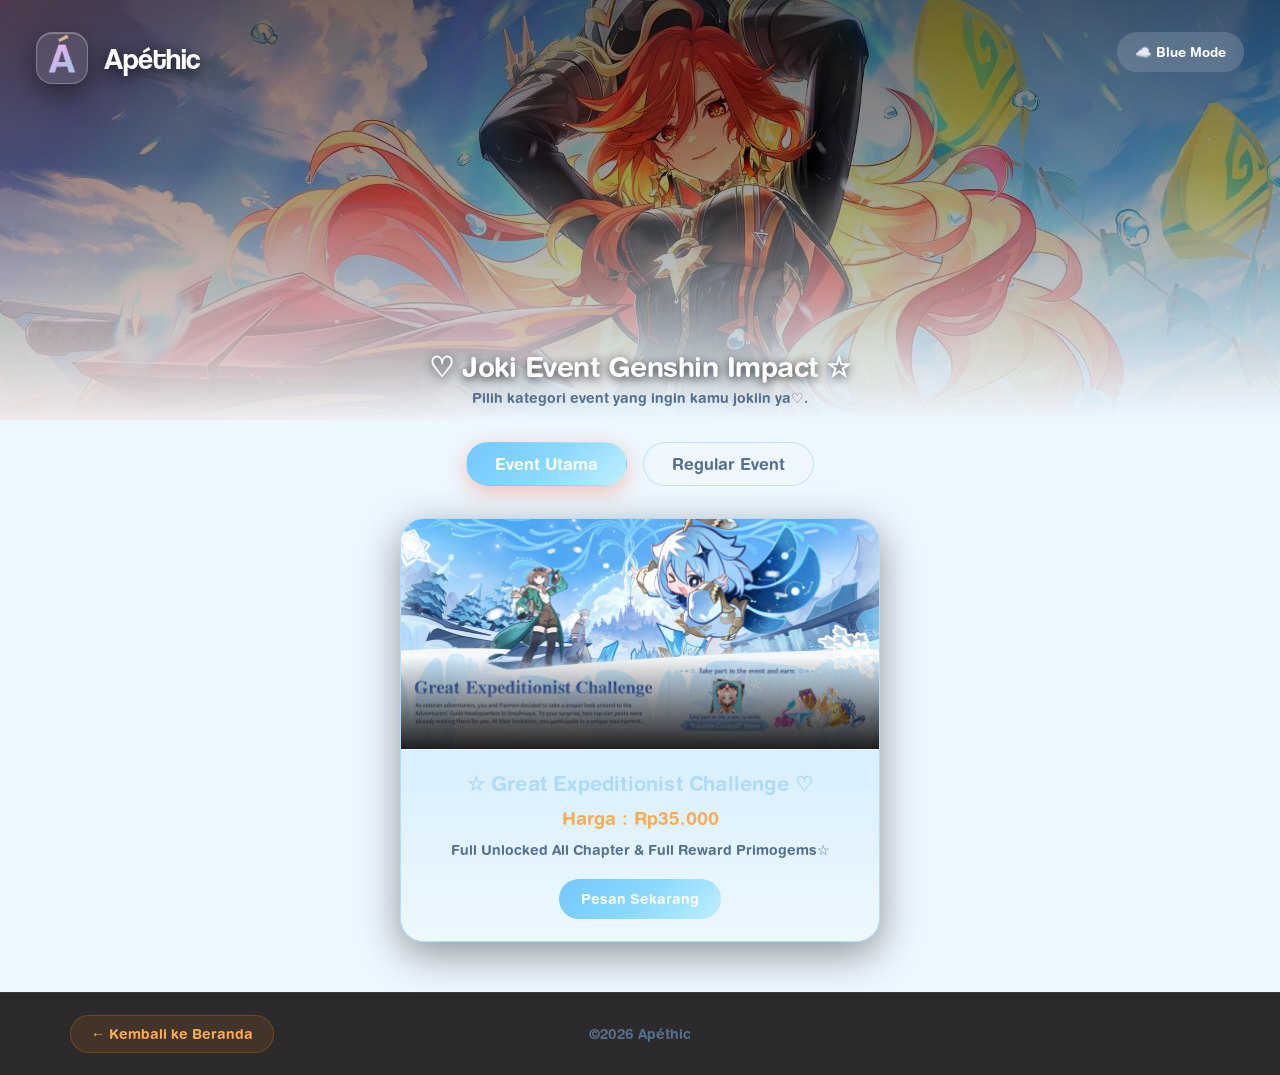
==== event.html @ 6c5f5785 "Completed!" ====
<!DOCTYPE html>
<html lang="id">
<head>
    <meta charset="UTF-8">
    <meta name="viewport" content="width=device-width, initial-scale=1.0">
    <title>Joki Event - Apéthic Store</title>
    <!-- CSS Utama & CSS Khusus Event -->
    <link rel="stylesheet" href="Desain.css">
    <link rel="stylesheet" href="event.css">
    <link rel="icon" type="image/png" href="asset/images/New Project 59 [660D602].png">
</head>
<body>

    <!-- Header & Hero Banner -->
    <header class="banner-header-wrapper">
        <img src="asset/images/h2jteb88vfdf1.png" alt="Joki Event" class="banner-img">
        <div class="banner-overlay"></div>
        
        <div class="brand-container">
            <div class="theme-switch">
                <button id="themeBtn">☁️ Blue Mode</button>
            </div>
            <div class="logo-square">
                <img src="asset/images/New Project 59 [660D602].png" alt="Logo Apéthic" class="brand-logo-img">
            </div>
            <div class="brand-name">Apéthic</div>
        </div>
    </header>

    <main>
        <div class="section-header">
            <h2 class="section-title">♡ Joki Event Genshin Impact ☆</h2>
            <p class="section-subtitle">Pilih kategori event yang ingin kamu jokiin ya♡.</p>
        </div>

        <!-- Tab Tombol Pilihan -->
        <div class="event-tabs">
            <button type="button" class="tab-btn active" id="tabUtama">Event Utama</button>
            <button type="button" class="tab-btn" id="tabRegular">Regular Event</button>
        </div>

        <!-- Section 1: Event Utama -->
        <div class="tab-pane active-pane" id="paneUtama">
            <div class="catalog-grid" style="grid-template-columns: repeat(1, minmax(0, 480px)); justify-content: center;">
                
                <!-- Card Event Utama -->
                <div class="catalog-card">
                    <div class="card-image-wrapper">
                        <img src="asset/images/Great_Expeditionist_Challenge.webp" alt="Great Expeditionist Challenge">
                        <div class="card-glow"></div>
                    </div>

                    <div class="card-caption">
                        <h3>☆ Great Expeditionist Challenge ♡</h3>

                        <p class="card-price">
                            Harga : Rp35.000
                        </p>

                        <p class="card-desc">
                            Full Unlocked All Chapter & Full Reward Primogems☆
                        </p>

                        <!-- Tombol Langsung ke WA 082254663027 -->
                        <a href="https://wa.me/6282254663027?text=Halo%20Ap%C3%A9thic%20Store!%0ASaya%20ingin%20memesan%20Joki%20Event%20Utama:%20Great%20Expeditionist%20Challenge%20(Rp35.000).%0AMohon%20diproses%20ya!%E2%98%86" target="_blank" class="order-btn">
                            Pesan Sekarang
                        </a>
                    </div>
                </div>

            </div>
        </div>

        <!-- Section 2: Regular Event -->
        <div class="tab-pane" id="paneRegular">
            <div class="empty-event-box">
                <p class="empty-event-text">Maaf Lagi Gaada event!</p>
            </div>
        </div>

    </main>

    <footer>
        <div class="footer-container">
            <a href="index.html" class="whatsapp-link">
                ← Kembali ke Beranda
            </a>

            <div class="copyright">
                ©2026 Apéthic
            </div>
        </div>
    </footer>

    <script src="script.js"></script>
    <script>
        document.addEventListener("DOMContentLoaded", () => {
            const tabUtama = document.getElementById("tabUtama");
            const tabRegular = document.getElementById("tabRegular");
            const paneUtama = document.getElementById("paneUtama");
            const paneRegular = document.getElementById("paneRegular");

            if (tabUtama && tabRegular) {
                tabUtama.addEventListener("click", () => {
                    tabUtama.classList.add("active");
                    tabRegular.classList.remove("active");
                    
                    paneUtama.classList.add("active-pane");
                    paneRegular.classList.remove("active-pane");
                });

                tabRegular.addEventListener("click", () => {
                    tabRegular.classList.add("active");
                    tabUtama.classList.remove("active");
                    
                    paneRegular.classList.add("active-pane");
                    paneUtama.classList.remove("active-pane");
                });
            }
        });
    </script>
</body>
</html>
---- Desain.css ----
/* Font Declarations */
@font-face {
    font-family: 'CoolveticaRg';
    src: url('asset/font/coolvetica rg.otf') format('opentype');
    font-weight: normal;
    font-style: normal;
}

@font-face {
    font-family: 'HelveticaRoundedBold';
    src: url('asset/font/helvetica-rounded-bold-5871d05ead8de.otf') format('opentype');
    font-weight: bold;
    font-style: normal;
}

/* Natlan x Apple Aesthetics Variables */
:root {
    --font-brand: 'CoolveticaRg', -apple-system, BlinkMacSystemFont, sans-serif;
    --font-catalog: 'HelveticaRoundedBold', -apple-system, BlinkMacSystemFont, sans-serif;
    
    /* Dark Obsidian & Flame Palette (Natlan Theme) */
    --bg-dark: #0a0708;
    --bg-card: rgba(26, 18, 20, 0.65);
    
    /* Apple Glassmorphism Effects */
    --glass-border: rgba(255, 125, 45, 0.2);
    --glass-border-hover: rgba(255, 150, 60, 0.6);
    --natlan-gradient: linear-gradient(135deg, #ff4500 0%, #ff8c00 50%, #d32f2f 100%);
    --card-gradient: linear-gradient(180deg, rgba(35, 22, 24, 0.4) 0%, rgba(18, 11, 13, 0.85) 100%);
    
    --text-light: #fefefe;
    --text-subtle: #a6989a;
    --apple-radius: 24px;
}

* {
    box-sizing: border-box;
    margin: 0;
    padding: 0;
    -webkit-font-smoothing: antialiased;
}

body {
    background-color: var(--bg-dark);
    color: var(--text-light);
    font-family: var(--font-catalog);
    min-height: 100vh;
    display: flex;
    flex-direction: column;
    justify-content: space-between;
    overflow-x: hidden;
}

/* Header & Banner Natlan Apple Style */
.banner-header-wrapper {
    position: relative;
    width: 100%;
    height: 420px;
    overflow: hidden;
}

.banner-img {
    width: 100%;
    height: 100%;
    object-fit: cover;
    object-position: center 25%;
    filter: brightness(0.65) saturate(1.2);
    transition: transform 1.2s cubic-bezier(0.16, 1, 0.3, 1);
}

.banner-overlay {
    position: absolute;
    top: 0;
    left: 0;
    width: 100%;
    height: 100%;
    background: 
        radial-gradient(circle at top left, rgba(255, 69, 0, 0.2), transparent 50%),
        linear-gradient(180deg, rgba(10, 7, 8, 0.4) 0%, rgba(10, 7, 8, 0.1) 40%, var(--bg-dark) 100%);
}

/* Logo Brand Apple Glassmorphism */
.brand-container {
    position: absolute;
    top: 32px;
    left: 36px;
    display: flex;
    align-items: center;
    gap: 16px;
    z-index: 10;
}

.logo-square {
    width: 52px;
    height: 52px;
    background: rgba(255, 255, 255, 0.08);
    backdrop-filter: blur(20px);
    -webkit-backdrop-filter: blur(20px);
    border: 1px solid rgba(255, 255, 255, 0.25);
    border-radius: 16px;
    display: flex;
    align-items: center;
    justify-content: center;
    box-shadow: 0 10px 30px rgba(0, 0, 0, 0.5), inset 0 1px 1px rgba(255, 255, 255, 0.3);
}

.logo-square span {
    font-family: var(--font-brand);
    font-size: 32px;
    font-weight: bold;
    background: var(--natlan-gradient);
    -webkit-background-clip: text;
    -webkit-text-fill-color: transparent;
}

.brand-name {
    font-family: var(--font-brand);
    font-size: 30px;
    letter-spacing: -0.5px;
    color: #ffffff;
    text-shadow: 0 4px 15px rgba(0, 0, 0, 0.8);
}

/* Container Content */
main {
    max-width: 1140px;
    margin: -70px auto 50px auto;
    padding: 0 24px;
    position: relative;
    z-index: 5;
    width: 100%;
}

.section-header {
    text-align: center;
    margin-bottom: 36px;
}

.section-title {
    font-family: var(--font-catalog);
    font-size: 28px;
    color: #ffffff;
    letter-spacing: -0.5px;
    text-shadow: 0 2px 10px rgba(0,0,0,0.8);
}

.section-subtitle {
    font-size: 14px;
    color: var(--text-subtle);
    margin-top: 6px;
    font-weight: normal;
}

/* Grid Layout */
.catalog-grid {
    display: grid;
    grid-template-columns: repeat(2, 1fr);
    gap: 28px;
}

@media (max-width:768px){

    main{
        margin:-45px auto 40px;
        padding:0 16px;
    }

    .catalog-grid{
        grid-template-columns:repeat(2,minmax(0,1fr));
        gap:14px;
    }

    .catalog-card{
        border-radius:18px;
    }

    .card-image-wrapper{
        height:160px;
    }

    .card-image-wrapper img{
        object-fit:cover;
        object-position:center;
    }

    .card-caption{
        padding:12px 8px;
    }

    .card-caption h3{
        font-size:14px;
    }

}

/* Apple Style Card (Glassmorphism + Natlan Accent) */
.catalog-card {
    text-decoration: none;
    background: var(--bg-card);
    backdrop-filter: blur(25px);
    -webkit-backdrop-filter: blur(25px);
    border-radius: var(--apple-radius);
    overflow: hidden;
    border: 1px solid var(--glass-border);
    box-shadow: 0 12px 40px rgba(0, 0, 0, 0.4);
    transition: all 0.4s cubic-bezier(0.16, 1, 0.3, 1);
    display: flex;
    flex-direction: column;
}

.catalog-card:hover {
    transform: translateY(-8px) scale(1.01);
    border-color: var(--glass-border-hover);
    box-shadow: 0 20px 50px rgba(255, 69, 0, 0.25), 0 0 20px rgba(255, 140, 0, 0.15);
}

.card-image-wrapper {
    width: 100%;
    height: 230px;
    position: relative;
    overflow: hidden;
    background-color: #120b0d;
}

.card-image-wrapper img {
    width: 100%;
    height: 100%;
    object-fit: cover;
    object-position: center;
    transition: transform 0.6s cubic-bezier(0.16, 1, 0.3, 1);
}

.catalog-card:hover .card-image-wrapper img {
    transform: scale(1.08);
}

.card-glow {
    position: absolute;
    inset: 0;
    background: linear-gradient(180deg, transparent 60%, rgba(10, 7, 8, 0.9) 100%);
}

.card-caption {
    padding: 22px 20px;
    text-align: center;
    background: var(--card-gradient);
    border-top: 1px solid rgba(255, 255, 255, 0.05);
}

.card-caption h3 {
    font-family: var(--font-catalog);
    font-size: 20px;
    color: #AFDBF5;
    letter-spacing: 0.2px;
    transition: color 0.3s ease;
}

.catalog-card:hover .card-caption h3 {
    color: #ffaa55;
}

/* Footer Apple Glass Bar */
footer {
    background: rgba(10, 7, 8, 0.85);
    backdrop-filter: blur(20px);
    -webkit-backdrop-filter: blur(20px);
    padding: 22px 36px;
    border-top: 1px solid rgba(255, 255, 255, 0.08);
    margin-top: auto;
}

.footer-container {
    max-width: 1140px;
    margin: 0 auto;
    display: flex;
    align-items: center;
    justify-content: space-between;
    position: relative;
}

/* WhatsApp Button */
.whatsapp-link {
    display: inline-flex;
    align-items: center;
    gap: 10px;
    text-decoration: none;
    color: #ffaa55;
    font-family: var(--font-catalog);
    font-size: 14px;
    background: rgba(255, 140, 0, 0.1);
    padding: 10px 20px;
    border-radius: 40px;
    border: 1px solid rgba(255, 140, 0, 0.25);
    transition: all 0.3s cubic-bezier(0.16, 1, 0.3, 1);
}

.whatsapp-link:hover {
    background: rgba(255, 140, 0, 0.2);
    border-color: rgba(255, 140, 0, 0.5);
    transform: translateY(-2px);
    color: #ffc285;
    box-shadow: 0 6px 20px rgba(255, 69, 0, 0.2);
}

.phone-icon {
    width: 16px;
    height: 16px;
    fill: currentColor;
}

.copyright {
    position: absolute;
    left: 50%;
    transform: translateX(-50%);
    font-family: var(--font-catalog);
    font-size: 14px;
    color: var(--text-subtle);
}

@media (max-width: 640px) {
    .footer-container {
        flex-direction: column;
        gap: 16px;
    }
    .copyright {
        position: static;
        transform: none;
    }
}

/* ============================= */
/* THEME SWITCH */
/* ============================= */

.theme-switch{
    position:fixed;
    top:32px;
    right:36px;
    z-index:20;
}

#themeBtn{
    border:none;
    cursor:pointer;
    padding:12px 18px;
    border-radius:999px;
    font-family:var(--font-catalog);

    backdrop-filter:blur(20px);
    background:rgba(255,255,255,.15);

    color:white;

    transition:.35s;
}

#themeBtn:hover{
    transform:scale(1.08);
}


/* BLUE MODE */

body.blue-theme{
    --bg-dark:#edf7ff;
    --bg-card:rgba(194,228,255,.45);
    --glass-border:rgba(130,190,255,.4);
    --glass-border-hover:#72b5ff;
    --natlan-gradient:linear-gradient(135deg,#74c7ff,#89d8ff,#c0eeff);
    --card-gradient:linear-gradient(180deg,#d8efff,#edf8ff);
    --text-light:#23374d;
    --text-subtle:#56708d;
}


/* PINK MODE */

body.pink-theme{
    --bg-dark:#fff2fa;
    --bg-card:rgba(255,215,236,.45);
    --glass-border:rgba(255,170,220,.4);
    --glass-border-hover:#ff92c8;
    --natlan-gradient:linear-gradient(135deg,#ff9ac8,#ffc4df,#ffdced);
    --card-gradient:linear-gradient(180deg,#ffe6f2,#fff5fb);
    --text-light:#5d3552;
    --text-subtle:#8d6a80;
}

.section-title{
    animation:floatTitle 4s ease-in-out infinite;
}

@keyframes floatTitle{
    0%{ transform:translateY(0px); }
    50%{ transform:translateY(-10px); }
    100%{ transform:translateY(0px); }
}

.logo-square{
    animation:logoGlow 3s infinite alternate;
}

@keyframes logoGlow{
    0%{ box-shadow:0 0 10px rgba(255,255,255,.2); }
    100%{ box-shadow:0 0 30px rgba(255,180,230,.8); }
}

.catalog-card{
    opacity:0;
    transform:translateY(40px);
    animation:fadeUp .8s forwards;
}

.catalog-card:nth-child(2){ animation-delay:.2s; }
.catalog-card:nth-child(3){ animation-delay:.4s; }
.catalog-card:nth-child(4){ animation-delay:.6s; }

@keyframes fadeUp{
    to{
        opacity:1;
        transform:translateY(0);
    }
}

/* ============================= */
/* EXPLORE & QUEST PAGE */
/* ============================= */

.card-price{
    margin-top:12px;
    font-size:18px;
    color:#ffaa55;
    font-family:var(--font-catalog);
    font-weight:bold;
}

.card-desc{
    margin-top:10px;
    font-size:14px;
    color:var(--text-subtle);
    line-height:1.6;
}

.order-btn{
    display:inline-block;
    margin-top:18px;
    padding:12px 22px;
    border-radius:999px;
    text-decoration:none;
    font-family:var(--font-catalog);
    font-size:14px;
    color:white;
    background:var(--natlan-gradient);
    transition:.3s;
}

.order-btn:hover{
    transform:translateY(-2px);
    box-shadow:0 8px 20px rgba(255,140,0,.35);
}

/* Mobile */
@media(max-width:768px){
    .card-price{ font-size:14px; }
    .card-desc{ font-size:13px; line-height:1.5; }
    .order-btn{
        width:100%;
        text-align:center;
        padding:10px 14px;
        font-size:13px;
    }
}

/* FIX: Klik mouse menembus elemen anak ke kartu utama */
.card-image-wrapper, 
.card-image-wrapper img, 
.card-glow, 
.card-caption, 
.card-caption * {
    pointer-events: none;
}

/* Base Style Kartu Pilihan */
.selectable-card {
    cursor: pointer !important;
    user-select: none;
    position: relative;
    transition: transform 0.3s cubic-bezier(0.16, 1, 0.3, 1), border-color 0.3s ease, box-shadow 0.3s ease;
}

/* OUTLINE EFEK SAAT KARTU DIKLIK (SELECTED) */
.selectable-card.selected {
    border: 3px solid #ff8c00 !important;
    box-shadow: 0 0 25px rgba(255, 140, 0, 0.8), inset 0 0 15px rgba(255, 140, 0, 0.3) !important;
    transform: translateY(-6px) scale(1.02);
}

.brand-logo-img {
    width: 100%;
    height: 100%;
    object-fit: contain;
}

/* Kembalikan fungsi klik khusus untuk tombol order */
.card-caption .order-btn {
    pointer-events: auto !important;
    cursor: pointer !important;
}
---- event.css ----
/* Event Page Layout & Tab Styling */
.event-tabs {
    display: flex;
    justify-content: center;
    gap: 16px;
    margin-bottom: 32px;
}

.tab-btn {
    background: rgba(255, 255, 255, 0.08);
    border: 1px solid var(--glass-border);
    color: var(--text-subtle);
    padding: 12px 28px;
    border-radius: 999px;
    font-family: var(--font-catalog);
    font-size: 16px;
    cursor: pointer;
    backdrop-filter: blur(20px);
    transition: all 0.3s ease;
}

.tab-btn:hover {
    color: #ffffff;
    border-color: rgba(255, 140, 0, 0.5);
}

.tab-btn.active {
    background: var(--natlan-gradient);
    color: #ffffff;
    border-color: transparent;
    box-shadow: 0 6px 20px rgba(255, 69, 0, 0.3);
}

/* Tab Content Visibility (Sistem Switch tanpa Bayangan Geser) */
.tab-pane {
    display: none; /* Sembunyikan semua tab secara default */
    width: 100%;
}

.tab-pane.active-pane {
    display: block; /* Hanya tampilkan tab yang aktif */
    animation: fadeInTab 0.4s ease-in-out;
}

@keyframes fadeInTab {
    from {
        opacity: 0;
        transform: translateY(10px);
    }
    to {
        opacity: 1;
        transform: translateY(0);
    }
}

/* Empty State Regular Event */
.empty-event-box {
    text-align: center;
    padding: 60px 20px;
    background: var(--bg-card);
    border-radius: var(--apple-radius);
    border: 1px solid var(--glass-border);
    backdrop-filter: blur(25px);
    max-width: 600px;
    margin: 0 auto;
}

.empty-event-text {
    font-family: 'CoolveticaRg', -apple-system, sans-serif;
    font-size: 24px;
    color: #ffaa55;
    letter-spacing: 0.5px;
}
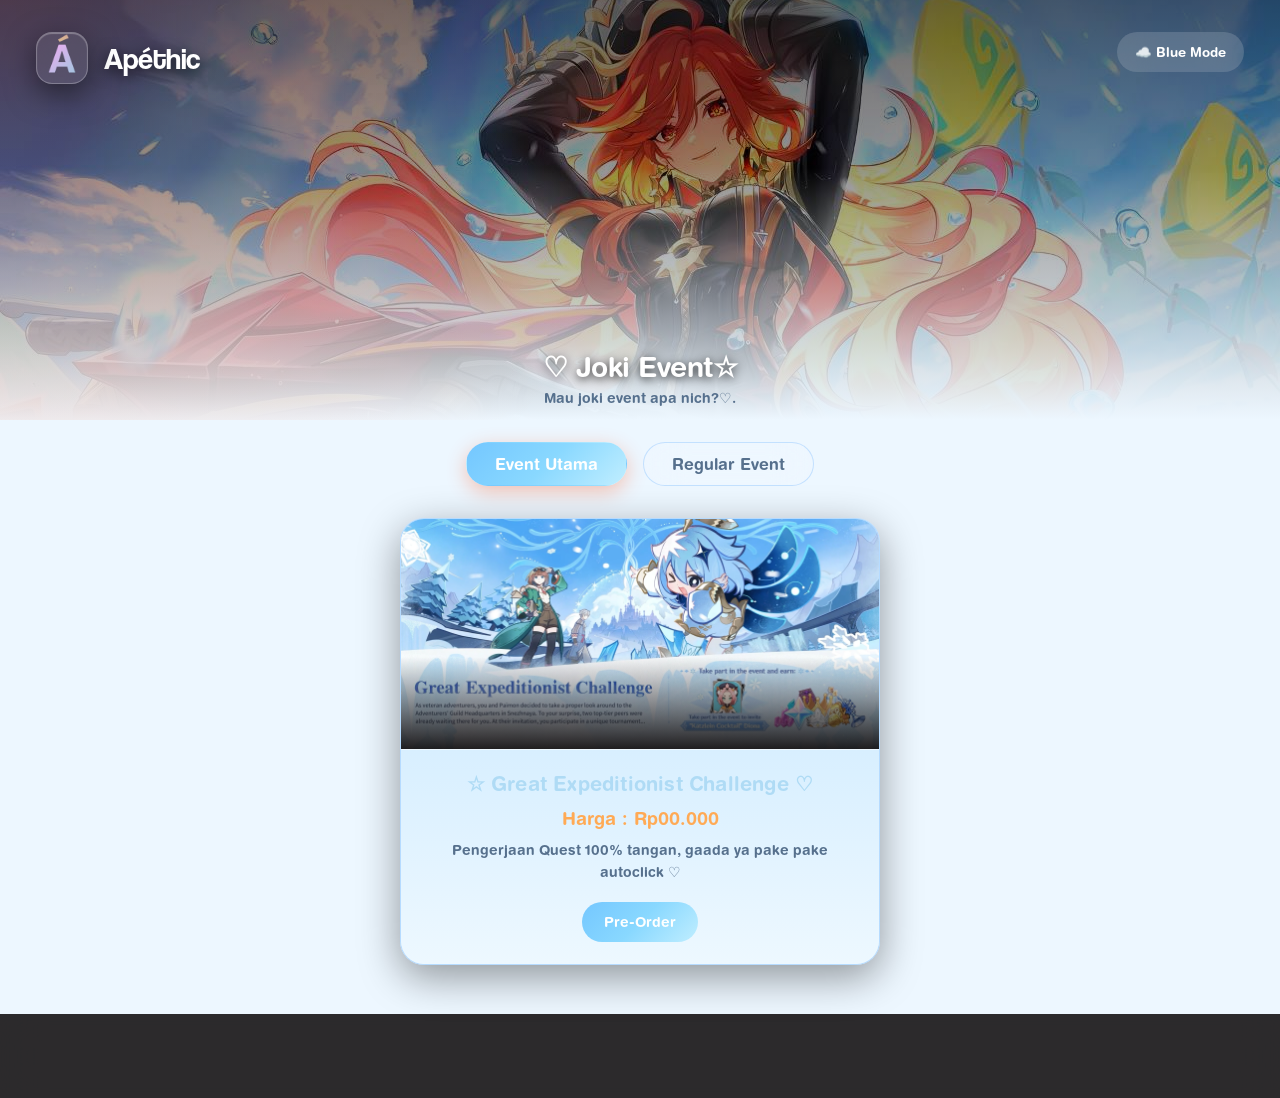
==== commit 0cc69d6f: "1.21" ====
--- a/event.html
+++ b/event.html
@@ -29,8 +29,8 @@
 
     <main>
         <div class="section-header">
-            <h2 class="section-title">♡ Joki Event Genshin Impact ☆</h2>
-            <p class="section-subtitle">Pilih kategori event yang ingin kamu jokiin ya♡.</p>
+            <h2 class="section-title">♡ Joki Event☆</h2>
+            <p class="section-subtitle">Mau joki event apa nich?♡.</p>
         </div>
 
         <!-- Tab Tombol Pilihan -->
@@ -54,16 +54,16 @@
                         <h3>☆ Great Expeditionist Challenge ♡</h3>
 
                         <p class="card-price">
-                            Harga : Rp35.000
+                            Harga : Rp00.000
                         </p>
 
                         <p class="card-desc">
-                            Full Unlocked All Chapter & Full Reward Primogems☆
+                            Pengerjaan Quest 100% tangan, gaada ya pake pake autoclick ♡
                         </p>
 
                         <!-- Tombol Langsung ke WA 082254663027 -->
                         <a href="https://wa.me/6282254663027?text=Halo%20Ap%C3%A9thic%20Store!%0ASaya%20ingin%20memesan%20Joki%20Event%20Utama:%20Great%20Expeditionist%20Challenge%20(Rp35.000).%0AMohon%20diproses%20ya!%E2%98%86" target="_blank" class="order-btn">
-                            Pesan Sekarang
+                            Pre-Order
                         </a>
                     </div>
                 </div>
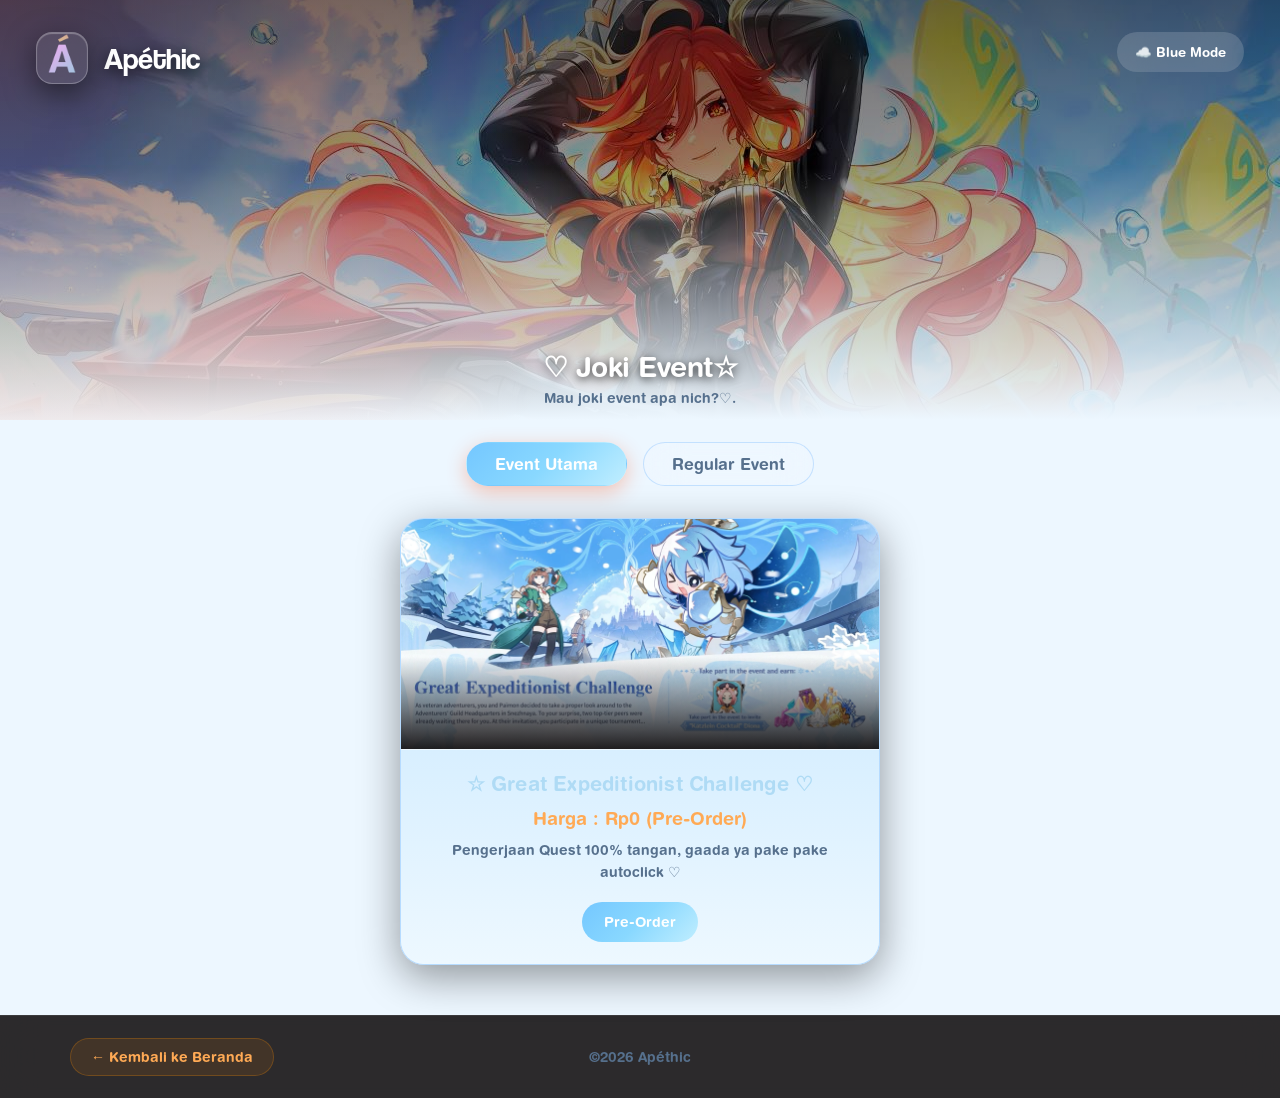
==== commit 1bac3bef: "event" ====
--- a/event.html
+++ b/event.html
@@ -54,15 +54,15 @@
                         <h3>☆ Great Expeditionist Challenge ♡</h3>
 
                         <p class="card-price">
-                            Harga : Rp00.000
+                            Harga : Rp0 (Pre-Order)
                         </p>
 
                         <p class="card-desc">
                             Pengerjaan Quest 100% tangan, gaada ya pake pake autoclick ♡
                         </p>
 
-                        <!-- Tombol Langsung ke WA 082254663027 -->
-                        <a href="https://wa.me/6282254663027?text=Halo%20Ap%C3%A9thic%20Store!%0ASaya%20ingin%20memesan%20Joki%20Event%20Utama:%20Great%20Expeditionist%20Challenge%20(Rp35.000).%0AMohon%20diproses%20ya!%E2%98%86" target="_blank" class="order-btn">
+                        <!-- Link WA disesuaikan dengan status Pre-Order/Harga Rp0 -->
+                        <a href="https://wa.me/6282254663027?text=Halo%20Ap%C3%A9thic%20Store!%0ASaya%20mau%20order%20Joki%20Event%20Utama:%20Great%20Expeditionist%20Challenge.%0Akabarin%20pas%20harga%20resmi%20rilis%20ya!%E2%98%86" target="_blank" class="order-btn">
                             Pre-Order
                         </a>
                     </div>
@@ -73,8 +73,78 @@
 
         <!-- Section 2: Regular Event -->
         <div class="tab-pane" id="paneRegular">
-            <div class="empty-event-box">
+            <!-- Tampilan Default Saat Belum Ada Event -->
+            <div class="empty-event-box" style="display: grid;">
                 <p class="empty-event-text">Maaf Lagi Gaada event!</p>
+            </div>
+
+            <!-- Wadah 4 Katalog Disusun 1 Kolom ke Bawah (grid-template-columns: repeat(1, minmax(0, 480px))) -->
+            <div class="catalog-grid" style="display: none; margin-top: 20px; grid-template-columns: repeat(1, minmax(0, 480px)); justify-content: center;">
+                
+                <!-- Slot Katalog 1 -->
+                <div class="catalog-card">
+                    <div class="card-image-wrapper">
+                        <img src="asset/images/nama_gambar_1.webp" alt="Regular Event 1">
+                        <div class="card-glow"></div>
+                    </div>
+                    <div class="card-caption">
+                        <h3>☆ Nama Regular Event 1 ♡</h3>
+                        <p class="card-price">Harga : Rp15.000</p>
+                        <p class="card-desc">Pengerjaan Quest 100% tangan, gaada ya pake pake autoclick ♡</p>
+                        <a href="https://wa.me/6282254663027?text=Halo%20Ap%C3%A9thic%20Store!%0ASaya%20mau%20order%20Joki%20Regular%20Event:%20Nama%20Regular%20Event%201%20(Rp15.000).%0AMohon%20diproses%20ya!%E2%98%86" target="_blank" class="order-btn">
+                            Pesan Sekarang
+                        </a>
+                    </div>
+                </div>
+
+                <!-- Slot Katalog 2 -->
+                <div class="catalog-card">
+                    <div class="card-image-wrapper">
+                        <img src="asset/images/nama_gambar_2.webp" alt="Regular Event 2">
+                        <div class="card-glow"></div>
+                    </div>
+                    <div class="card-caption">
+                        <h3>☆ Nama Regular Event 2 ♡</h3>
+                        <p class="card-price">Harga : Rp20.000</p>
+                        <p class="card-desc">Pengerjaan Quest 100% tangan, gaada ya pake pake autoclick ♡</p>
+                        <a href="https://wa.me/6282254663027?text=Halo%20Ap%C3%A9thic%20Store!%0ASaya%20mau%20order%20Joki%20Regular%20Event:%20Nama%20Regular%20Event%202%20(Rp20.000).%0AMohon%20diproses%20ya!%E2%98%86" target="_blank" class="order-btn">
+                            Pesan Sekarang
+                        </a>
+                    </div>
+                </div>
+
+                <!-- Slot Katalog 3 -->
+                <div class="catalog-card">
+                    <div class="card-image-wrapper">
+                        <img src="asset/images/nama_gambar_3.webp" alt="Regular Event 3">
+                        <div class="card-glow"></div>
+                    </div>
+                    <div class="card-caption">
+                        <h3>☆ Nama Regular Event 3 ♡</h3>
+                        <p class="card-price">Harga : Rp25.000</p>
+                        <p class="card-desc">Pengerjaan Quest 100% tangan, gaada ya pake pake autoclick ♡</p>
+                        <a href="https://wa.me/6282254663027?text=Halo%20Ap%C3%A9thic%20Store!%0ASaya%20mau%20order%20Joki%20Regular%20Event:%20Nama%20Regular%20Event%203%20(Rp25.000).%0AMohon%20diproses%20ya!%E2%98%86" target="_blank" class="order-btn">
+                            Pesan Sekarang
+                        </a>
+                    </div>
+                </div>
+
+                <!-- Slot Katalog 4 -->
+                <div class="catalog-card">
+                    <div class="card-image-wrapper">
+                        <img src="asset/images/nama_gambar_4.webp" alt="Regular Event 4">
+                        <div class="card-glow"></div>
+                    </div>
+                    <div class="card-caption">
+                        <h3>☆ Nama Regular Event 4 ♡</h3>
+                        <p class="card-price">Harga : Rp30.000</p>
+                        <p class="card-desc">Pengerjaan Quest 100% tangan, gaada ya pake pake autoclick ♡</p>
+                        <a href="https://wa.me/6282254663027?text=Halo%20Ap%C3%A9thic%20Store!%0ASaya%20mau%20order%20Joki%20Regular%20Event:%20Nama%20Regular%20Event%204%20(Rp30.000).%0AMohon%20diproses%20ya!%E2%98%86" target="_blank" class="order-btn">
+                            Pesan Sekarang
+                        </a>
+                    </div>
+                </div>
+
             </div>
         </div>
 
